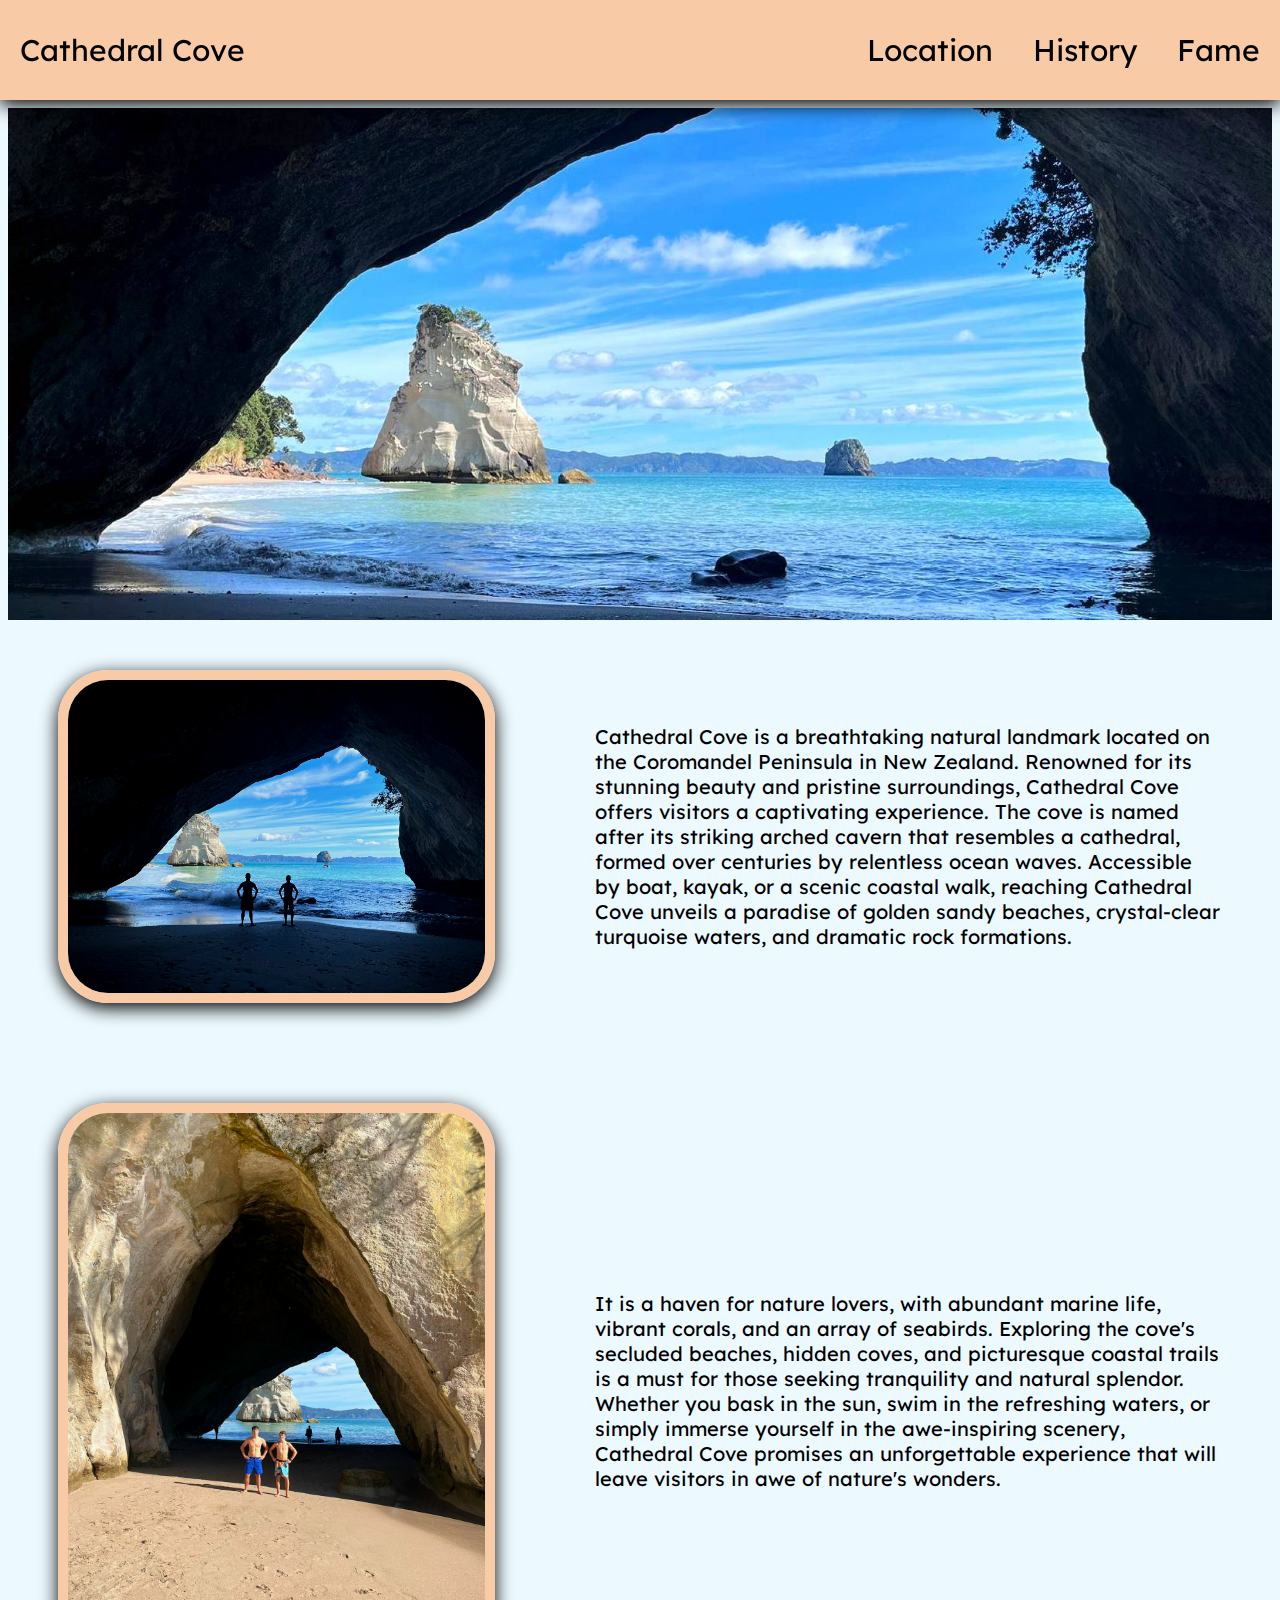
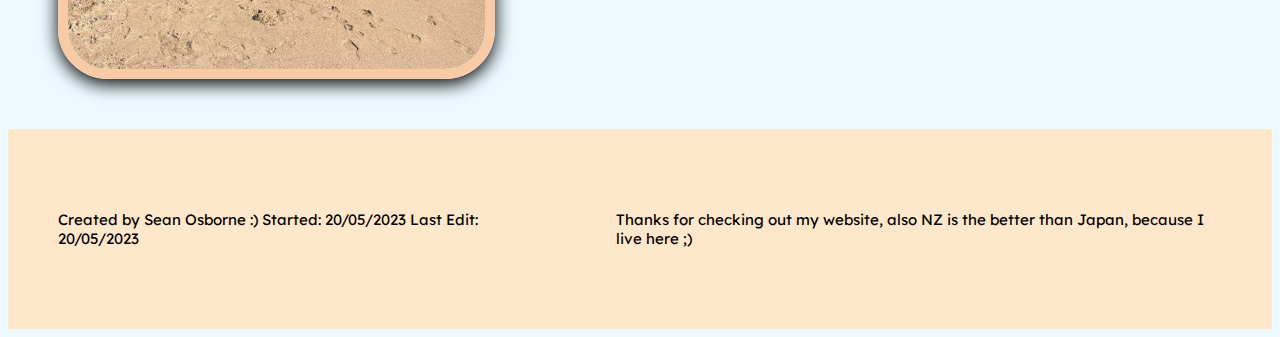
==== index.html @ 96f78ae9 "Add files via upload" ====
<html>
    <head>
        <link rel="stylesheet" href="main.css">
        <title>Cathedral Cove - Sean</title>
        <link rel="icon" type="image/x-icon" href="images/favicon.png">
    </head>
    <body>
        <nav>
            <a class="navLink navLeft" href="index.html">Cathedral Cove</a>
            <a class="navLink" href="location.html">Location</a>
            <a class="navLink" href="history.html">History</a>
            <a class="navLink" href="fame.html">Fame</a>
        </nav>
        <div class="navBuffer">
            If you can see this I messed up...
        </div>
        
        <div class="gridContainer">
            <hero>
                <img src="images/cathedralCoveCropped.jpg" class="heroImage">
            </hero>

            <main>
                <div class="mainTextImage">
                    <img class="mainImage" src="images/IMG-20230121-WA0023.jpg" >
                    <p>
Cathedral Cove is a breathtaking natural landmark located on the Coromandel Peninsula in New Zealand. Renowned for its stunning beauty and pristine surroundings, Cathedral Cove offers visitors a captivating experience. The cove is named after its striking arched cavern that resembles a cathedral, formed over centuries by relentless ocean waves. Accessible by boat, kayak, or a scenic coastal walk, reaching Cathedral Cove unveils a paradise of golden sandy beaches, crystal-clear turquoise waters, and dramatic rock formations. 
                    </p>
                </div>
                <div class="mainTextImage">
                    <img class="mainImage" src="images/IMG-20230121-WA0014.jpg">
                    <p>
                        It is a haven for nature lovers, with abundant marine life, vibrant corals, and an array of seabirds. Exploring the cove's secluded beaches, hidden coves, and picturesque coastal trails is a must for those seeking tranquility and natural splendor. Whether you bask in the sun, swim in the refreshing waters, or simply immerse yourself in the awe-inspiring scenery, Cathedral Cove promises an unforgettable experience that will leave visitors in awe of nature's wonders.
                    </p>
                </div>
            </main>
            

            <footer>
                <p class="footerText">
                    Created by Sean Osborne :)
                    Started: 20/05/2023
                    Last Edit: 20/05/2023
                </p>
                <p class="footerText">
                    Thanks for checking out my website, also NZ is the better than Japan, because I live here ;)
                </p>
            </footer>
        </div>
        
    </body>
</html>
---- main.css ----
@font-face{
    font-family: 'roboto';
    src: url(fonts/Roboto-Regular.ttf);  
}

@font-face {
    font-family: 'lexend';
    src: url(fonts/Lexend-VariableFont_wght.ttf)
}

body {
    background-color: rgb(236, 249, 255);
}

.navBuffer {
    height: 100px;
    width: 100%;
}

nav{
    position: fixed;
    top: 0;
    left: 0;
    height: 100px;
    width: 100%;
    display: flex;
    flex-direction: row;
    justify-content: right;
    align-items: center;
    background-color: rgb(248, 203, 166);
    z-index: 9;
    box-shadow: 0 5px 18px black;
}

.navLink {
    font-size: 30px;
    font-family: 'lexend';
    color:  black;
    text-decoration: none;
    padding: 0 20px; 0 20px;
}


.navLink:hover {
    color: rgb(255, 231, 204);
    text-decoration: underline;
}

.navLeft {
    position: absolute;
    left: 0;
}

.gridContainer {
    display: grid;
    height: auto;
    width: 100%;
    grid-template-columns: 3;
    grid-template-rows: 4;
    margin: 0 0 0 0;
}

hero {
    grid-column: 1/4;
    grid-row: 1/1;
    background-color: rgb(255, 231, 204);
}

.heroImage {
    width: 100%;
}


main {
    display: flex;
  flex-direction: column;
    grid-row: 2/3;
    grid-column: 1/4
    background-color: rgb(236, 249, 255);
}

footer {
    grid-row: 4/4;
    grid-column: 1/4;
    display: flex;
    flex-direction: row;
    justify-content: space-around;
    align-items: center;
    background-color: rgb(255, 231, 204);
    height: 200px;
    width: 100%;
}

p {
    font-family: 'lexend';
    font-size: 20px;
    color: black;
    margin: 0 50px 0 50px;
}

.mainImage {
    width: 33%;
    display:block;
    margin-right: 50px;
    margin: 50px;
    border: solid 10px;
    border-color: rgb(248, 203, 166);
    border-radius: 50px;
    box-shadow: 0 5px 18px black;
}

.mainTextImage {
    display: flex;
    flex-direction: row;
    justify-content: space-around;
    align-items: center;
}

.footerText {
    color: black;
    font-size: 15px;
}
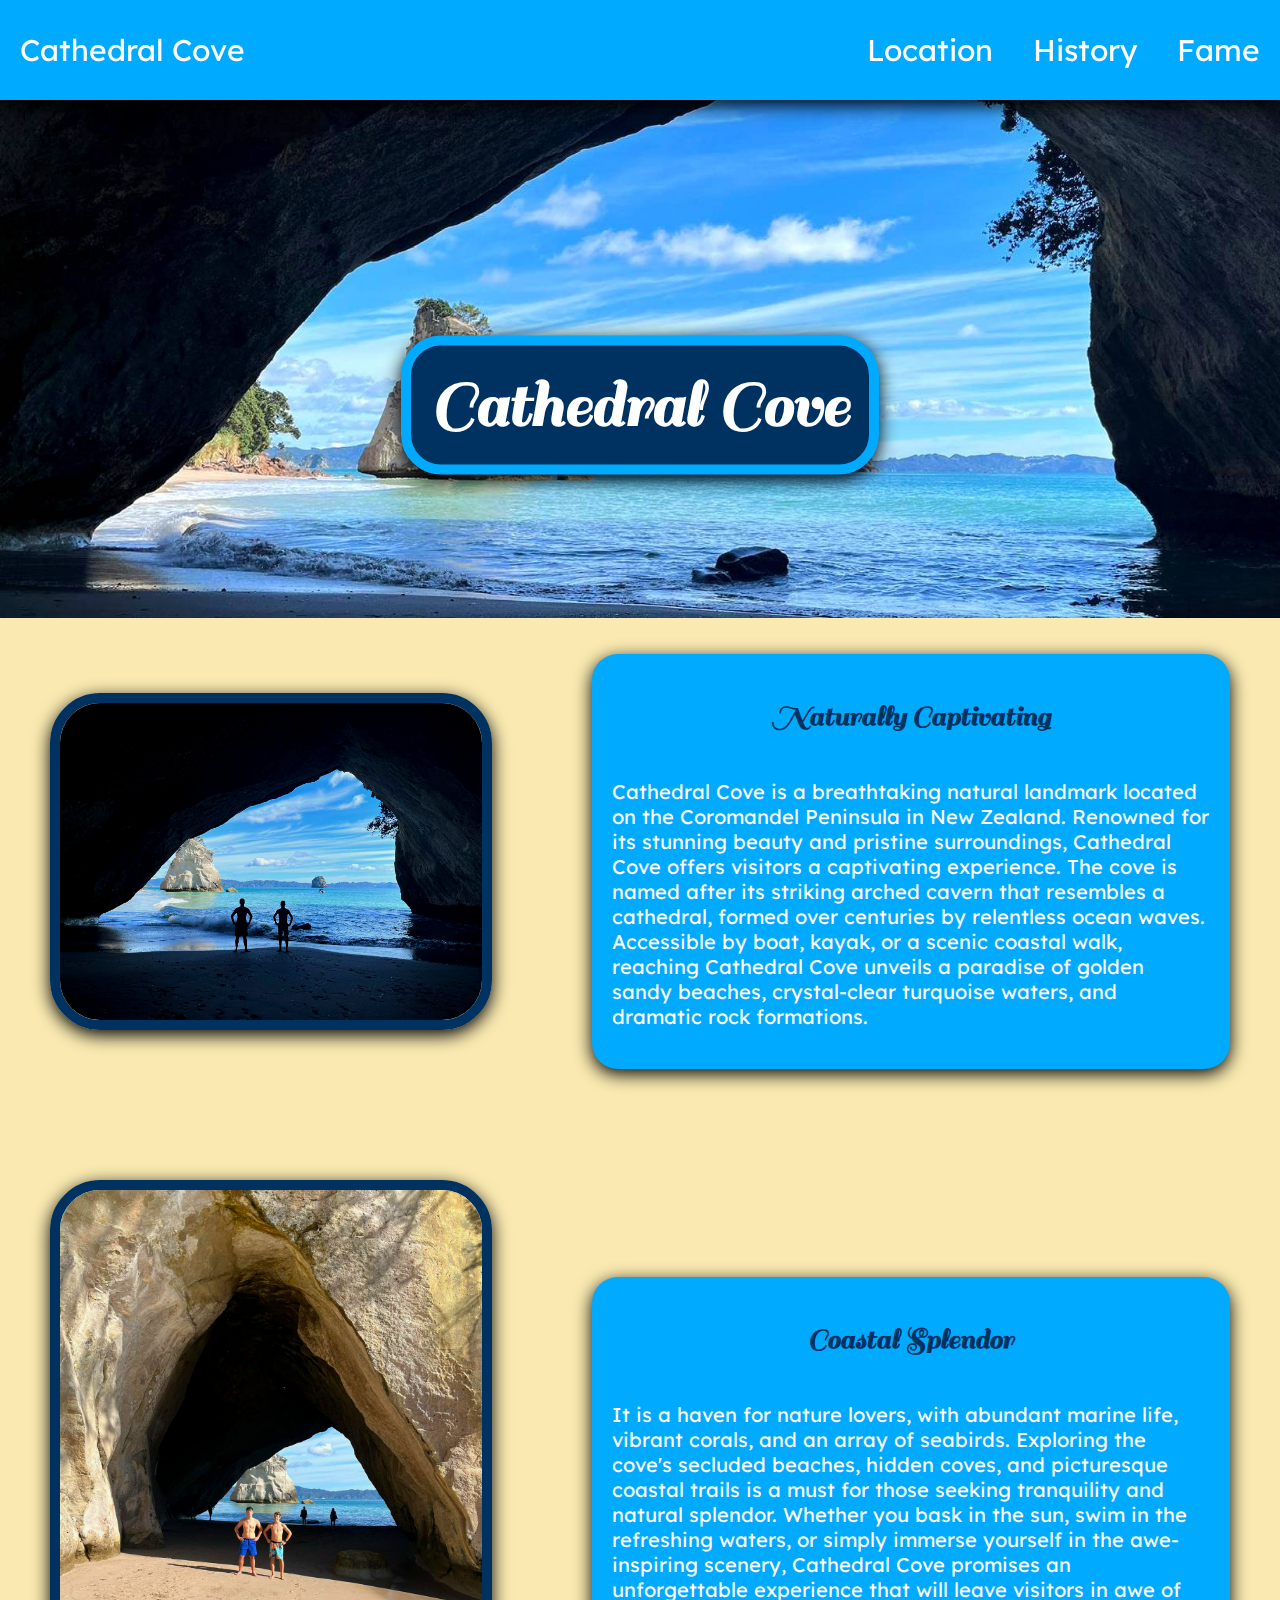
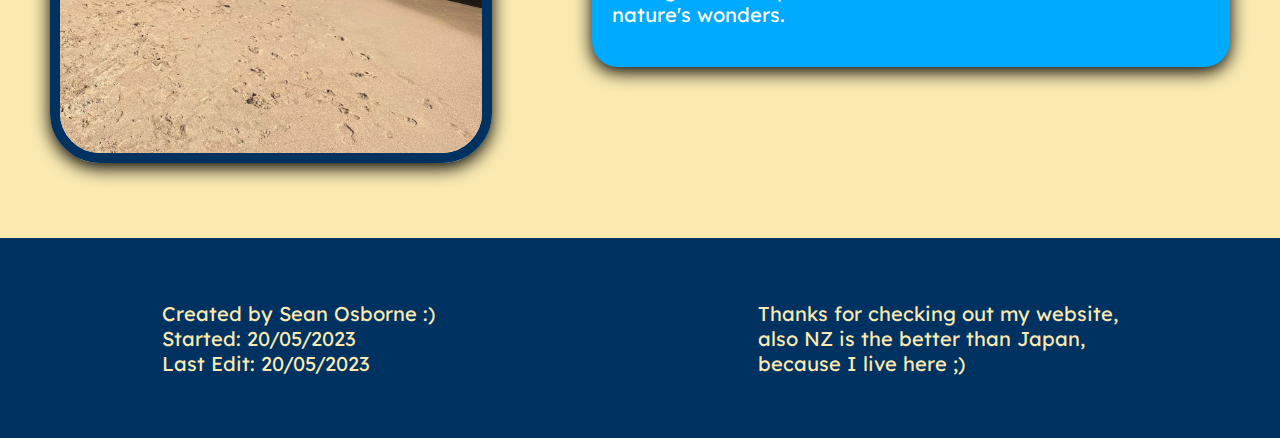
==== commit ec01e803: "Add files via upload" ====
--- a/index.html
+++ b/index.html
@@ -18,32 +18,39 @@
         <div class="gridContainer">
             <hero>
                 <img src="images/cathedralCoveCropped.jpg" class="heroImage">
+                <h1 class="heroText">Cathedral Cove</h1>
             </hero>
 
             <main>
                 <div class="mainTextImage">
                     <img class="mainImage" src="images/IMG-20230121-WA0023.jpg" >
-                    <p>
-Cathedral Cove is a breathtaking natural landmark located on the Coromandel Peninsula in New Zealand. Renowned for its stunning beauty and pristine surroundings, Cathedral Cove offers visitors a captivating experience. The cove is named after its striking arched cavern that resembles a cathedral, formed over centuries by relentless ocean waves. Accessible by boat, kayak, or a scenic coastal walk, reaching Cathedral Cove unveils a paradise of golden sandy beaches, crystal-clear turquoise waters, and dramatic rock formations. 
-                    </p>
+                    <div class="mainText">
+                        <h2>Naturally Captivating</h2>
+                        <p>
+    Cathedral Cove is a breathtaking natural landmark located on the Coromandel Peninsula in New Zealand. Renowned for its stunning beauty and pristine surroundings, Cathedral Cove offers visitors a captivating experience. The cove is named after its striking arched cavern that resembles a cathedral, formed over centuries by relentless ocean waves. Accessible by boat, kayak, or a scenic coastal walk, reaching Cathedral Cove unveils a paradise of golden sandy beaches, crystal-clear turquoise waters, and dramatic rock formations. 
+                        </p>
+                    </div>
                 </div>
                 <div class="mainTextImage">
                     <img class="mainImage" src="images/IMG-20230121-WA0014.jpg">
-                    <p>
-                        It is a haven for nature lovers, with abundant marine life, vibrant corals, and an array of seabirds. Exploring the cove's secluded beaches, hidden coves, and picturesque coastal trails is a must for those seeking tranquility and natural splendor. Whether you bask in the sun, swim in the refreshing waters, or simply immerse yourself in the awe-inspiring scenery, Cathedral Cove promises an unforgettable experience that will leave visitors in awe of nature's wonders.
-                    </p>
+                    <div class="mainText">
+                        <h2>Coastal Splendor</h2>
+                        <p>
+                            It is a haven for nature lovers, with abundant marine life, vibrant corals, and an array of seabirds. Exploring the cove's secluded beaches, hidden coves, and picturesque coastal trails is a must for those seeking tranquility and natural splendor. Whether you bask in the sun, swim in the refreshing waters, or simply immerse yourself in the awe-inspiring scenery, Cathedral Cove promises an unforgettable experience that will leave visitors in awe of nature's wonders.
+                        </p>
+                    </div>
                 </div>
             </main>
             
 
             <footer>
                 <p class="footerText">
-                    Created by Sean Osborne :)
-                    Started: 20/05/2023
+                    Created by Sean Osborne :) <br>
+                    Started: 20/05/2023 <br>
                     Last Edit: 20/05/2023
                 </p>
                 <p class="footerText">
-                    Thanks for checking out my website, also NZ is the better than Japan, because I live here ;)
+                    Thanks for checking out my website, <br>also NZ is the better than Japan, <br> because I live here ;)
                 </p>
             </footer>
         </div>
--- a/main.css
+++ b/main.css
@@ -1,3 +1,20 @@
+/*
+
+To Do:
+ - Logo
+ - Animations
+
+
+*/
+
+
+
+
+
+
+
+
+
 @font-face{
     font-family: 'roboto';
     src: url(fonts/Roboto-Regular.ttf);  
@@ -5,11 +22,27 @@
 
 @font-face {
     font-family: 'lexend';
-    src: url(fonts/Lexend-VariableFont_wght.ttf)
+    src: url(fonts/Lexend-VariableFont_wght.ttf);
+}
+
+@font-face {
+    font-family: 'sail';
+    src: url(fonts/Sail-Regular.ttf);
+}
+
+body::-webkit-scrollbar {
+    display: none;
+  }
+
+body {
+    -ms-overflow-style: none;  /* IE and Edge */
+    scrollbar-width: none;  /* Firefox */
 }
 
 body {
-    background-color: rgb(236, 249, 255);
+    background-color: #FAEAB1;
+    margin: 0;
+    width: 100%;
 }
 
 .navBuffer {
@@ -27,7 +60,7 @@
     flex-direction: row;
     justify-content: right;
     align-items: center;
-    background-color: rgb(248, 203, 166);
+    background-color: #00AAFF;
     z-index: 9;
     box-shadow: 0 5px 18px black;
 }
@@ -35,14 +68,14 @@
 .navLink {
     font-size: 30px;
     font-family: 'lexend';
-    color:  black;
+    color: #ffffff;
     text-decoration: none;
-    padding: 0 20px; 0 20px;
+    padding: 0 20px;
 }
 
 
 .navLink:hover {
-    color: rgb(255, 231, 204);
+    color: #003261;
     text-decoration: underline;
 }
 
@@ -63,20 +96,38 @@
 hero {
     grid-column: 1/4;
     grid-row: 1/1;
-    background-color: rgb(255, 231, 204);
+    position: relative;
 }
 
 .heroImage {
+    display: block;
     width: 100%;
+    height: auto;
 }
 
+.heroText {
+    z-index: 8;
+    font-family: 'sail';
+    font-size: 69px;
+    color: #ffffff;
+    border: solid 10px #00AAFF;
+    position: absolute;
+    top: 50%;
+    left: 50%;
+    transform: translate(-50%, -50%);
+    text-align: center;
+    box-sizing: 100%/100%;
+    background-color: #003261;
+    padding: 20px;
+    border-radius: 40px;
+    box-shadow: 0 5px 18px black;
+}
 
 main {
     display: flex;
-  flex-direction: column;
+    flex-direction: column;
     grid-row: 2/3;
-    grid-column: 1/4
-    background-color: rgb(236, 249, 255);
+    grid-column: 1/4;
 }
 
 footer {
@@ -86,7 +137,7 @@
     flex-direction: row;
     justify-content: space-around;
     align-items: center;
-    background-color: rgb(255, 231, 204);
+    background-color: #003261;
     height: 200px;
     width: 100%;
 }
@@ -94,8 +145,7 @@
 p {
     font-family: 'lexend';
     font-size: 20px;
-    color: black;
-    margin: 0 50px 0 50px;
+    color: #ffffff;
 }
 
 .mainImage {
@@ -104,7 +154,7 @@
     margin-right: 50px;
     margin: 50px;
     border: solid 10px;
-    border-color: rgb(248, 203, 166);
+    border-color: #003261;
     border-radius: 50px;
     box-shadow: 0 5px 18px black;
 }
@@ -114,11 +164,33 @@
     flex-direction: row;
     justify-content: space-around;
     align-items: center;
+    margin: 25px 0 25px 0;
+}
+
+.mainText {
+    display: flex;
+    flex-direction: column;
+    align-items: center;
+    justify-content: center;
+    margin: 0 50px 0 50px;
+    padding: 20px;
+    background-color:#00AAFF;
+    border-radius: 26px;
+    box-shadow: 0 5px 18px black;
+}
+
+h2 {
+    font-family: 'sail';
+    font-size: 30px;
+    color: #003261;
+    margin: none;
+    padding: none;
 }
 
 .footerText {
-    color: black;
-    font-size: 15px;
+    color:#FAEAB1;
+    background: none;
+    box-shadow: none;
 }
 
 
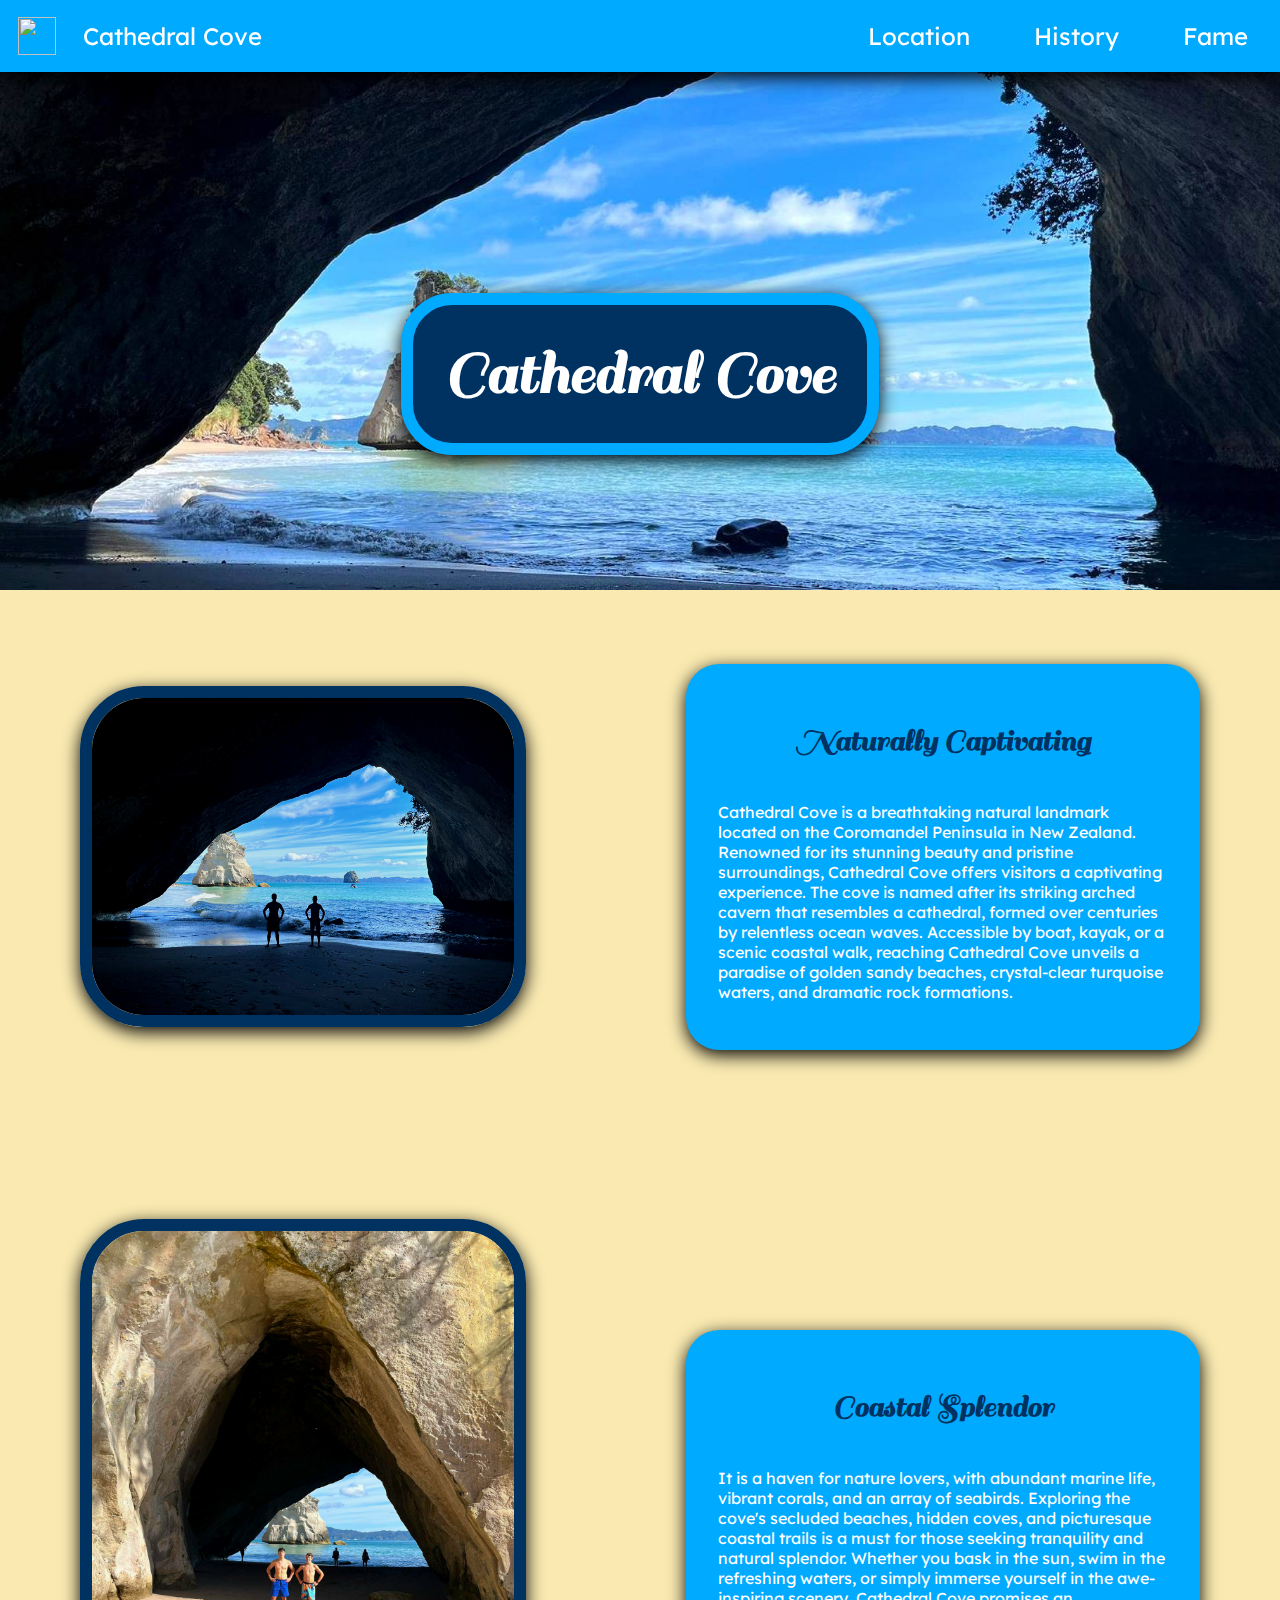
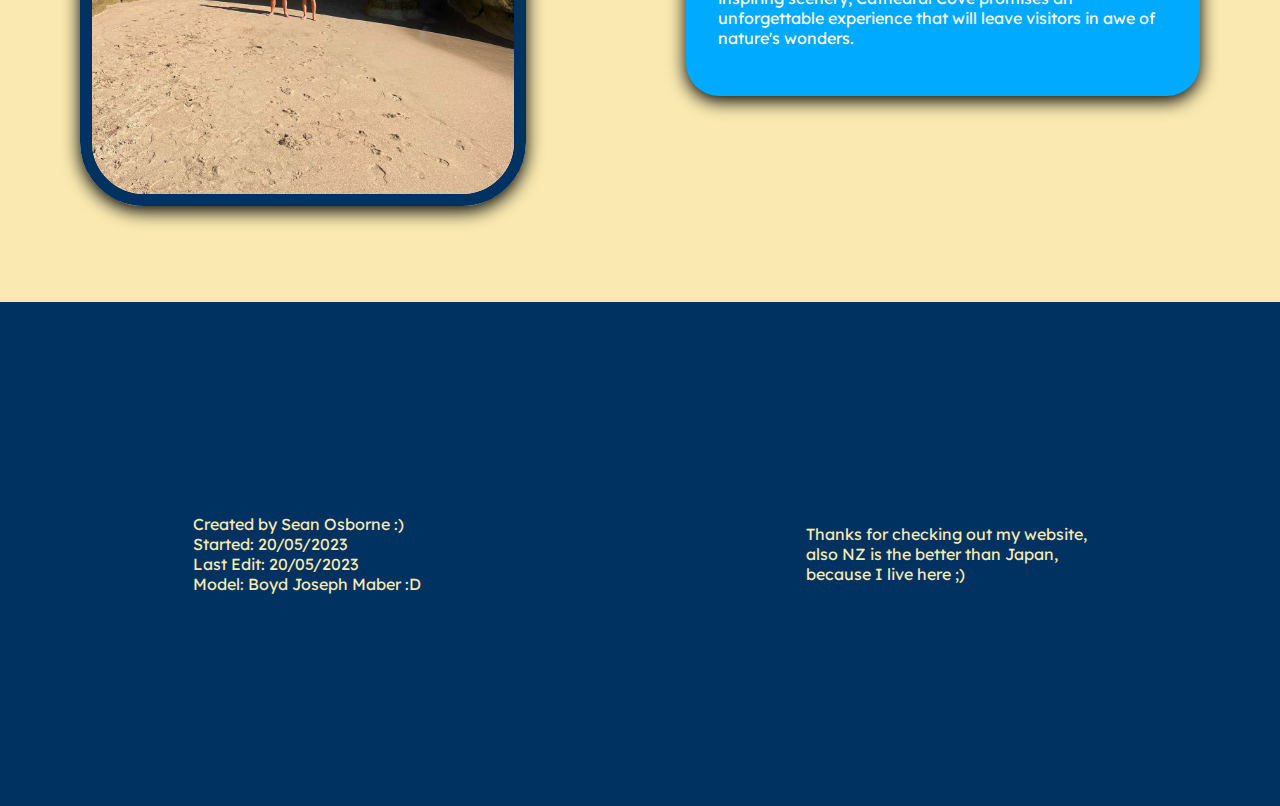
==== commit 4e5404ae: "Add files via upload" ====
--- a/index.html
+++ b/index.html
@@ -1,11 +1,13 @@
 <html>
     <head>
         <link rel="stylesheet" href="main.css">
-        <title>Cathedral Cove - Sean</title>
-        <link rel="icon" type="image/x-icon" href="images/favicon.png">
+        <title>Cathedral Cove</title>
+        <link rel="icon" type="image/x-icon" href="images/Cathedral Cove Logo.png">
+        <meta name="viewport" content="width=device-width, initial-scale=1.0">
     </head>
     <body>
         <nav>
+            <img src="images/Cathedral Cove Logo.png" class="navLogo">
             <a class="navLink navLeft" href="index.html">Cathedral Cove</a>
             <a class="navLink" href="location.html">Location</a>
             <a class="navLink" href="history.html">History</a>
@@ -47,7 +49,8 @@
                 <p class="footerText">
                     Created by Sean Osborne :) <br>
                     Started: 20/05/2023 <br>
-                    Last Edit: 20/05/2023
+                    Last Edit: 20/05/2023 <br>
+                    Model: Boyd Joseph Maber :D
                 </p>
                 <p class="footerText">
                     Thanks for checking out my website, <br>also NZ is the better than Japan, <br> because I live here ;)
--- a/main.css
+++ b/main.css
@@ -1,7 +1,7 @@
 /*
 
 To Do:
- - Logo
+ - Media Queries
  - Animations
 
 
@@ -46,7 +46,7 @@
 }
 
 .navBuffer {
-    height: 100px;
+    height: 8vh;
     width: 100%;
 }
 
@@ -54,7 +54,7 @@
     position: fixed;
     top: 0;
     left: 0;
-    height: 100px;
+    height: 8vh;
     width: 100%;
     display: flex;
     flex-direction: row;
@@ -66,11 +66,11 @@
 }
 
 .navLink {
-    font-size: 30px;
+    font-size: 1.5rem;
     font-family: 'lexend';
     color: #ffffff;
     text-decoration: none;
-    padding: 0 20px;
+    padding: 0 2rem;
 }
 
 
@@ -81,7 +81,13 @@
 
 .navLeft {
     position: absolute;
-    left: 0;
+    left: 4vw;
+}
+
+.navLogo {
+    position: absolute;
+    left: 1.4vw;
+    width: 3vw;
 }
 
 .gridContainer {
@@ -101,16 +107,16 @@
 
 .heroImage {
     display: block;
-    width: 100%;
+    width: 100vw;
     height: auto;
 }
 
 .heroText {
     z-index: 8;
     font-family: 'sail';
-    font-size: 69px;
+    font-size: 4rem;
     color: #ffffff;
-    border: solid 10px #00AAFF;
+    border: solid 1vw #00AAFF;
     position: absolute;
     top: 50%;
     left: 50%;
@@ -118,8 +124,8 @@
     text-align: center;
     box-sizing: 100%/100%;
     background-color: #003261;
-    padding: 20px;
-    border-radius: 40px;
+    padding: 2rem;
+    border-radius: 4vw;
     box-shadow: 0 5px 18px black;
 }
 
@@ -138,24 +144,23 @@
     justify-content: space-around;
     align-items: center;
     background-color: #003261;
-    height: 200px;
-    width: 100%;
+    height: 56vh;
+    width: 100vw;
 }
 
 p {
     font-family: 'lexend';
-    font-size: 20px;
+    font-size: 1rem;
     color: #ffffff;
 }
 
 .mainImage {
     width: 33%;
     display:block;
-    margin-right: 50px;
-    margin: 50px;
-    border: solid 10px;
+    margin: 5rem;
+    border: solid 1vw;
     border-color: #003261;
-    border-radius: 50px;
+    border-radius: 5vw;
     box-shadow: 0 5px 18px black;
 }
 
@@ -164,24 +169,32 @@
     flex-direction: row;
     justify-content: space-around;
     align-items: center;
-    margin: 25px 0 25px 0;
-}
+    margin: 1rem 0;
+}
+
+@media (max-width: 768px) {
+    .mainTextImage {
+      display: flex;
+      flex-direction: column;
+    }
+  }
 
 .mainText {
+    width: 75ch;
     display: flex;
     flex-direction: column;
     align-items: center;
     justify-content: center;
-    margin: 0 50px 0 50px;
-    padding: 20px;
+    margin: 0 5rem 0 5rem;
+    padding: 2rem;
     background-color:#00AAFF;
-    border-radius: 26px;
+    border-radius: 2.6vw;
     box-shadow: 0 5px 18px black;
 }
 
 h2 {
     font-family: 'sail';
-    font-size: 30px;
+    font-size: 2rem;
     color: #003261;
     margin: none;
     padding: none;
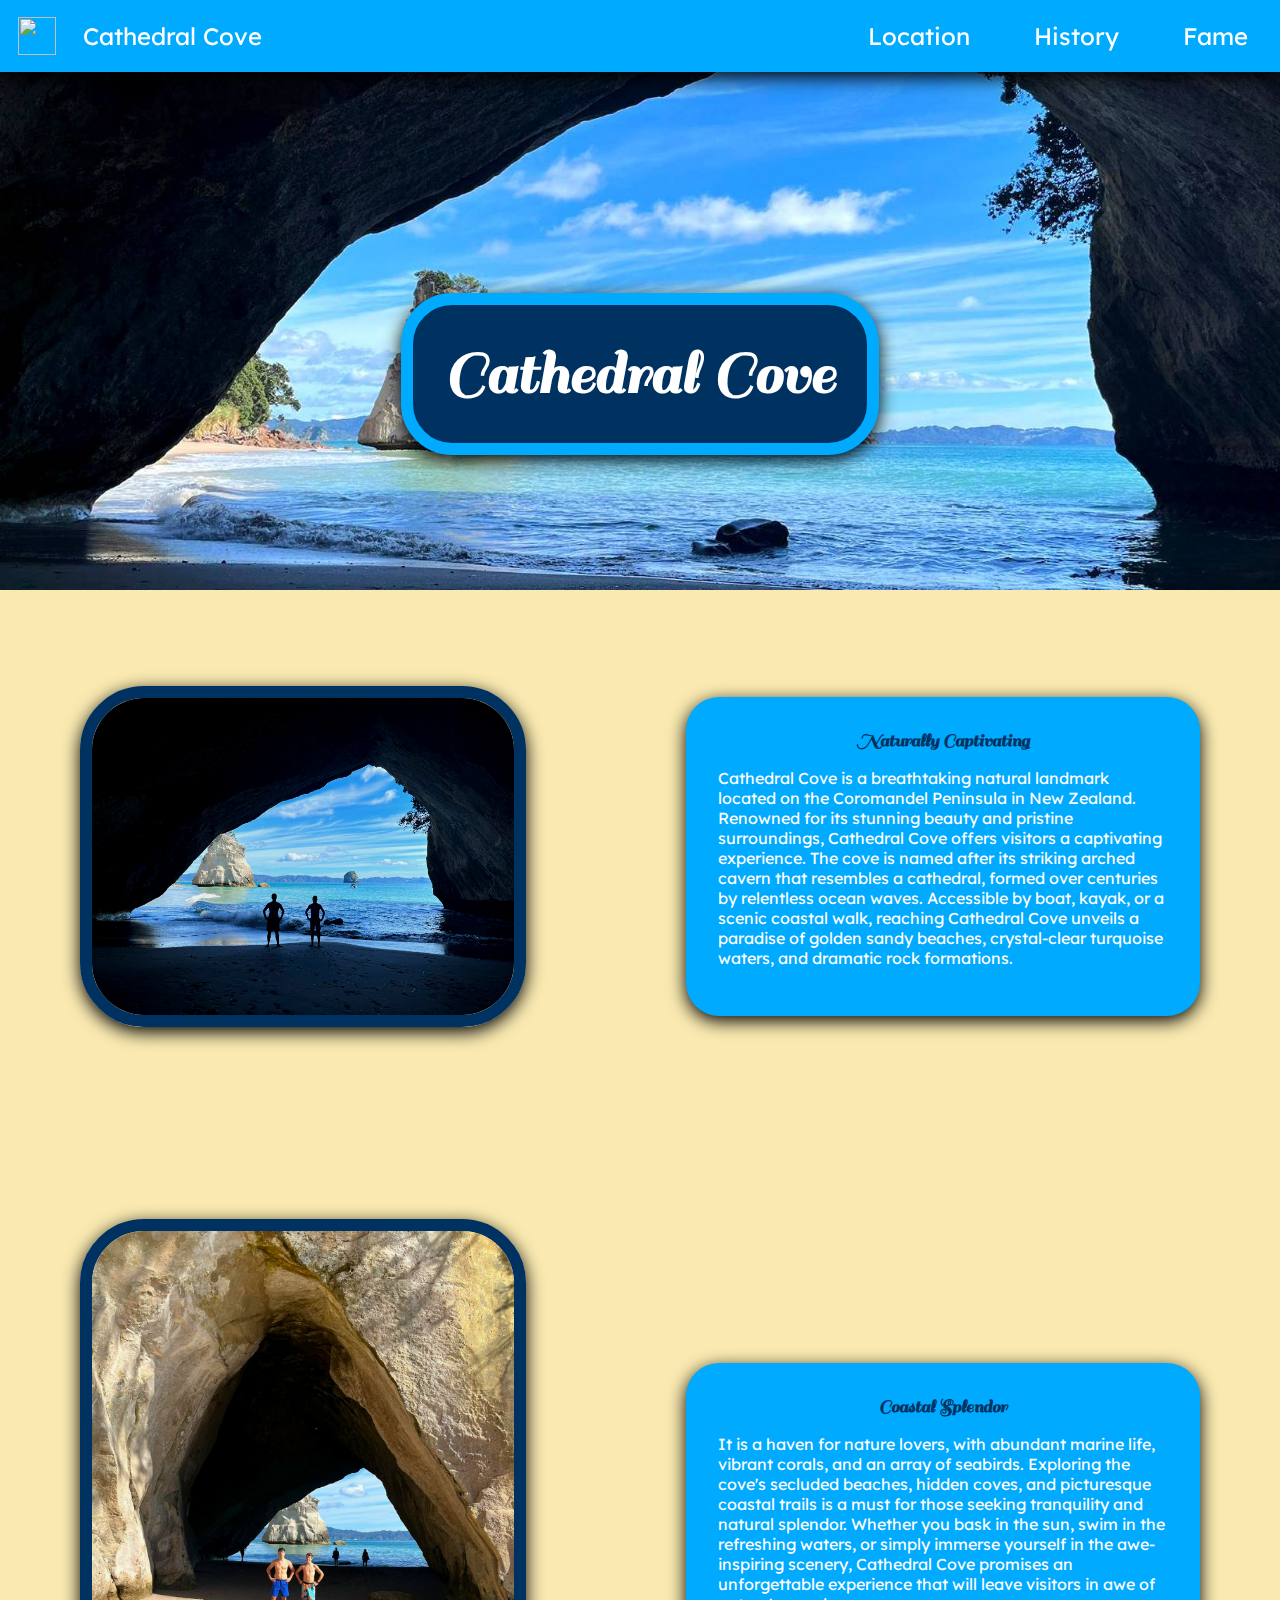
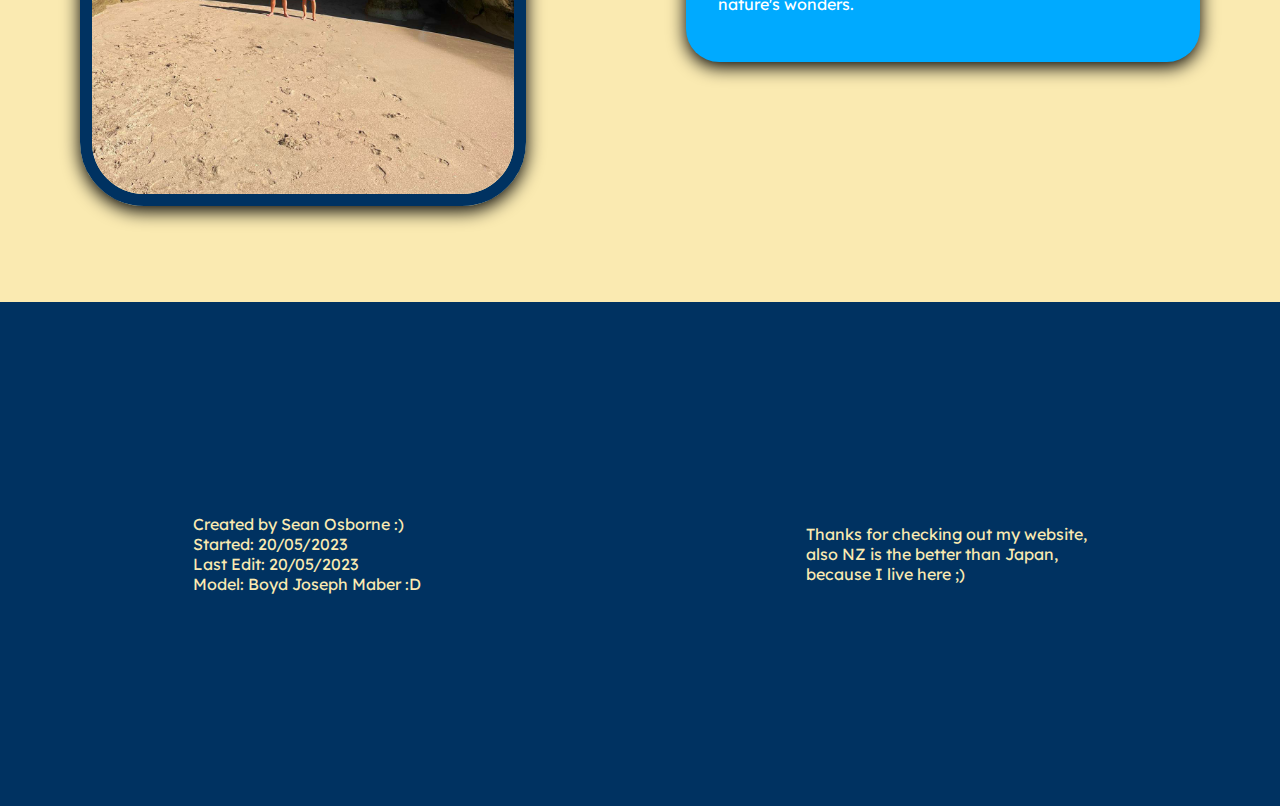
==== commit 7cb619fa: "Add files via upload" ====
--- a/index.html
+++ b/index.html
@@ -8,7 +8,7 @@
     <body>
         <nav>
             <img src="images/Cathedral Cove Logo.png" class="navLogo">
-            <a class="navLink navLeft" href="index.html">Cathedral Cove</a>
+            <a class="navLink navLeft visible" href="index.html">Cathedral Cove</a>
             <a class="navLink" href="location.html">Location</a>
             <a class="navLink" href="history.html">History</a>
             <a class="navLink" href="fame.html">Fame</a>
--- a/main.css
+++ b/main.css
@@ -2,6 +2,9 @@
 
 To Do:
  - Media Queries
+    nav popup
+
+
  - Animations
 
 
@@ -42,12 +45,12 @@
 body {
     background-color: #FAEAB1;
     margin: 0;
-    width: 100%;
+    width: 100vw;
 }
 
 .navBuffer {
     height: 8vh;
-    width: 100%;
+    width: 100vw;
 }
 
 nav{
@@ -55,7 +58,7 @@
     top: 0;
     left: 0;
     height: 8vh;
-    width: 100%;
+    width: 100vw;
     display: flex;
     flex-direction: row;
     justify-content: right;
@@ -73,6 +76,17 @@
     padding: 0 2rem;
 }
 
+@media (max-width: 768px) {
+    .navLink {
+        display: none;
+        padding: 0;
+        font-size: 1rem;
+    }
+  }
+
+.visible {
+    display: block;
+}
 
 .navLink:hover {
     color: #003261;
@@ -82,6 +96,12 @@
 .navLeft {
     position: absolute;
     left: 4vw;
+}
+
+@media (max-width: 768px) {
+    .navLeft {
+        left: 4vw;
+    }
 }
 
 .navLogo {
@@ -89,6 +109,16 @@
     left: 1.4vw;
     width: 3vw;
 }
+
+@media (max-width: 768px) {
+    .navLogo {
+        position: relative;
+        height: 80%;
+        width: auto;
+        right: 1.4vw;
+        left: auto;
+    }
+  }
 
 .gridContainer {
     display: grid;
@@ -103,12 +133,26 @@
     grid-column: 1/4;
     grid-row: 1/1;
     position: relative;
+    width: 100vw;
 }
 
 .heroImage {
     display: block;
     width: 100vw;
     height: auto;
+}
+
+@media (max-width: 768px) {
+    .heroImage {
+        width: auto;
+        height: 60vh;
+        justify-self: center;
+    }
+
+    hero {
+        display: flex;
+        justify-content: center;
+    }
 }
 
 .heroText {
@@ -129,11 +173,21 @@
     box-shadow: 0 5px 18px black;
 }
 
+@media (max-width: 768px) {
+    .heroText {
+        font-size: 1.5rem;
+        padding: 1rem;
+        border-width: 0.3rem;
+        border-radius: 1rem;
+    }
+  }
+
 main {
     display: flex;
     flex-direction: column;
     grid-row: 2/3;
     grid-column: 1/4;
+    width: 100vw;
 }
 
 footer {
@@ -148,10 +202,25 @@
     width: 100vw;
 }
 
+@media (max-width: 768px) {
+    footer {
+        margin: 4vh 0 0 0;
+        flex-direction: column;
+        justify-content: center;
+        align-items: flex-start;
+    }
+  }
+
 p {
     font-family: 'lexend';
     font-size: 1rem;
     color: #ffffff;
+}
+
+@media (max-width: 768px) {
+    p {
+        padding: 0 1rem;
+    }
 }
 
 .mainImage {
@@ -164,6 +233,17 @@
     box-shadow: 0 5px 18px black;
 }
 
+@media (max-width: 768px) {
+    .mainImage {
+      width: 100vw;
+      padding: 0;
+      margin: 0;
+      border: none;
+      border-radius: 0;
+      box-shadow: none;
+    }
+  }
+
 .mainTextImage {
     display: flex;
     flex-direction: row;
@@ -174,8 +254,9 @@
 
 @media (max-width: 768px) {
     .mainTextImage {
-      display: flex;
-      flex-direction: column;
+        margin: 4vh 0 0 0;
+        display: flex;
+        flex-direction: column;
     }
   }
 
@@ -192,12 +273,29 @@
     box-shadow: 0 5px 18px black;
 }
 
+@media (max-width: 768px) {
+    .mainText {
+      width: 100vw;
+      padding: 0;
+      margin: 0;
+      border: none;
+      border-radius: 0;
+      box-shadow: none;
+    }
+  }
+
 h2 {
     font-family: 'sail';
-    font-size: 2rem;
+    font-size: 1.2rem;
     color: #003261;
-    margin: none;
-    padding: none;
+    margin: 0;
+    padding: 0;
+}
+
+@media (max-width: 768px) {
+    h2 {
+        padding-top: 1rem;
+    }
 }
 
 .footerText {
@@ -206,6 +304,12 @@
     box-shadow: none;
 }
 
-
-
-
+@media (max-width: 768px) {
+    .footerText {
+        font-size: 0.69rem;
+        padding: 0 4rem;
+    }
+  }
+
+
+
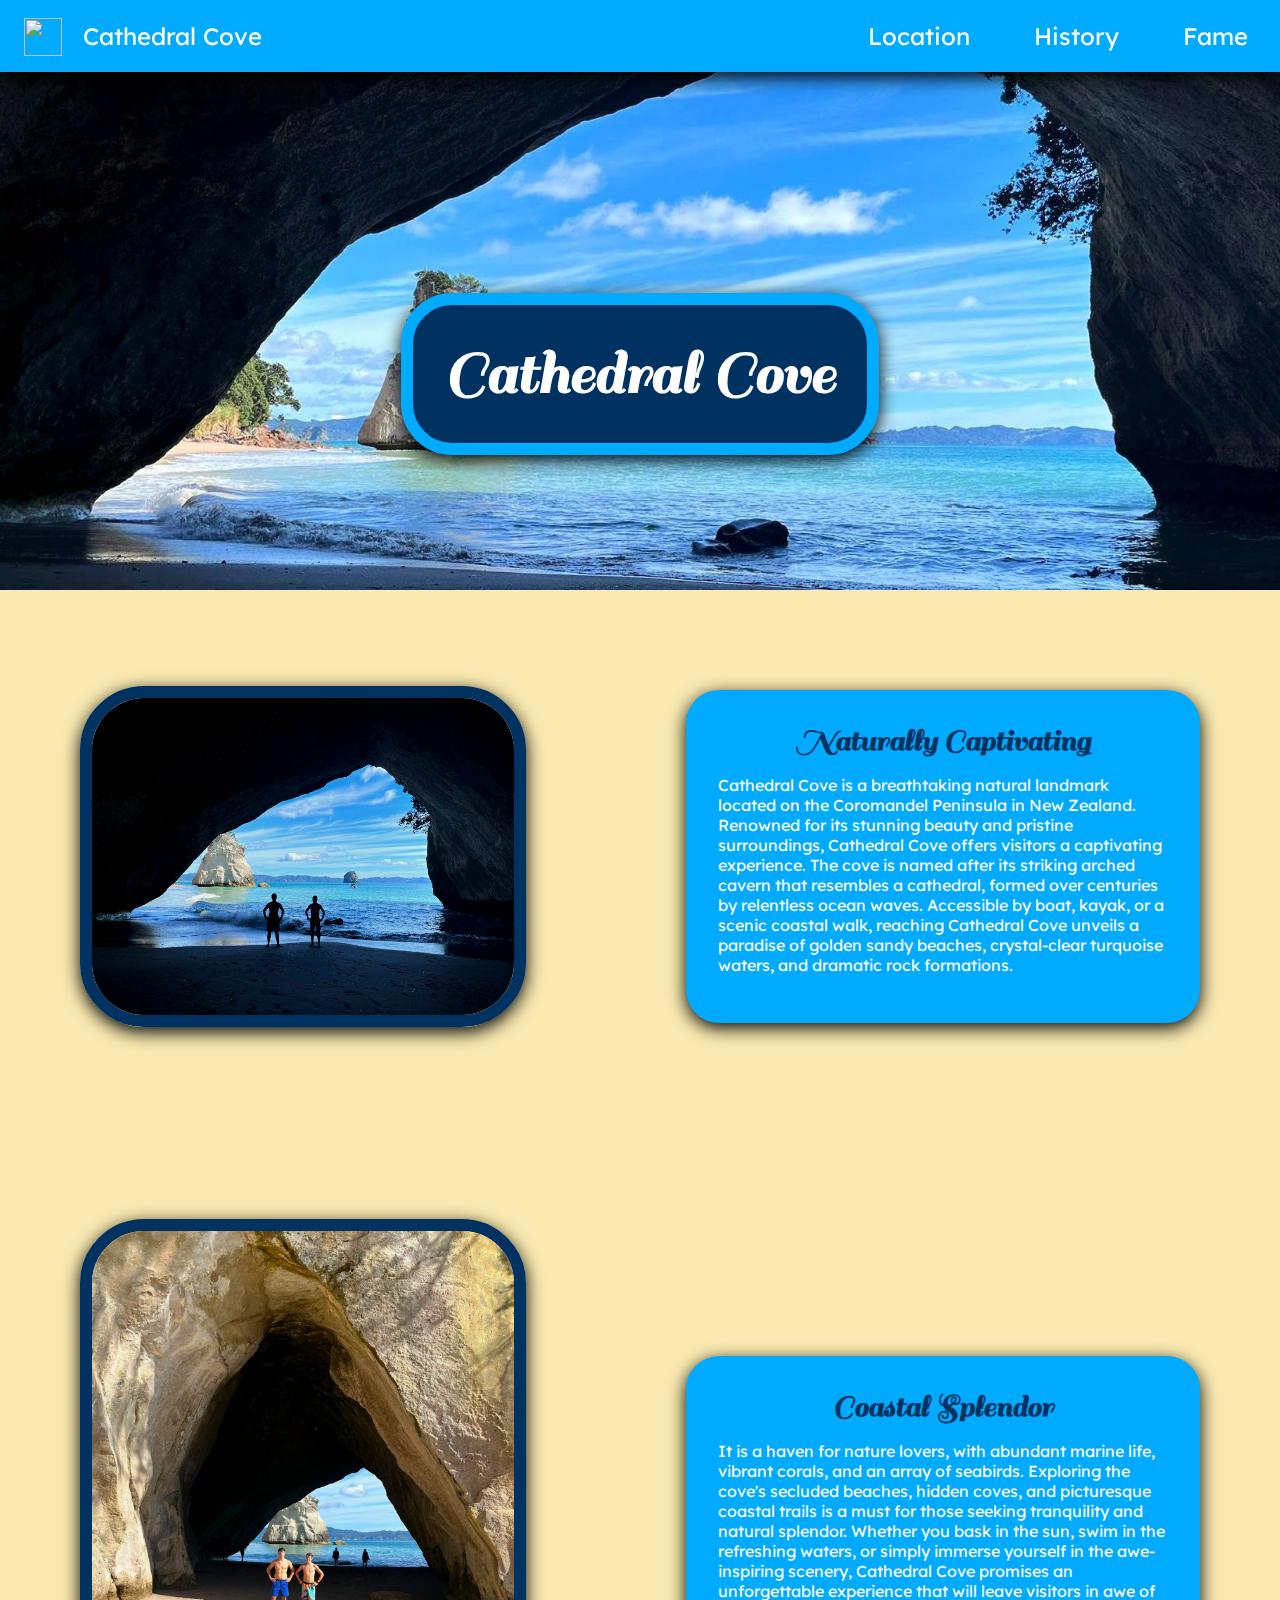
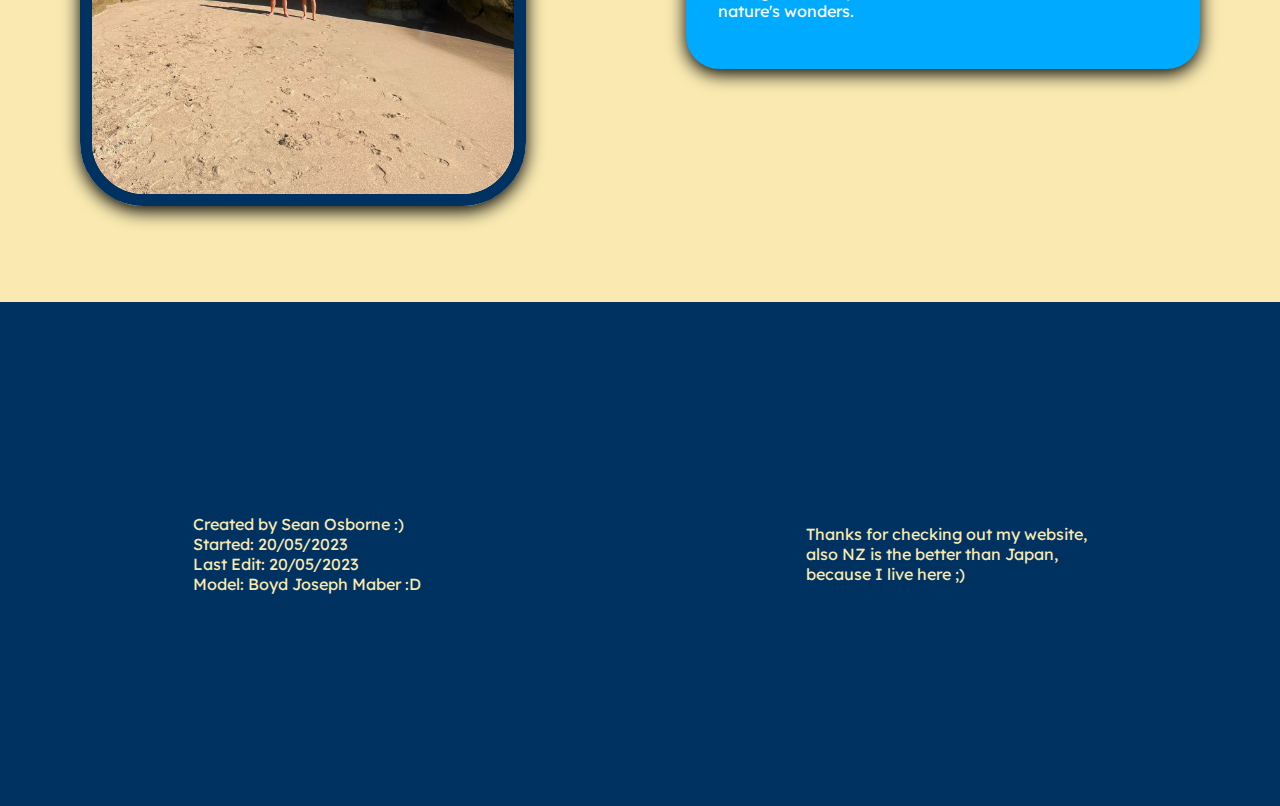
==== commit e1928c43: "Add files via upload" ====
--- a/index.html
+++ b/index.html
@@ -7,7 +7,7 @@
     </head>
     <body>
         <nav>
-            <img src="images/Cathedral Cove Logo.png" class="navLogo">
+            <button  class="navLogoButton" onclick="showNavPopUp()"><img src="images/Cathedral Cove Logo.png" class="navLogo"></button>
             <a class="navLink navLeft visible" href="index.html">Cathedral Cove</a>
             <a class="navLink" href="location.html">Location</a>
             <a class="navLink" href="history.html">History</a>
@@ -16,7 +16,14 @@
         <div class="navBuffer">
             If you can see this I messed up...
         </div>
-        
+        <div id="navPopUp">
+            <a class="navPopUpLink" href="index.html">Home</a>
+            <a class="navPopUpLink" href="location.html">Location</a>
+            <a class="navPopUpLink" href="history.html">History</a>
+            <a class="navPopUpLink" href="fame.html">Fame</a>
+            <button class="navPopUpLink navClose" onclick="closeNavPopUp()">Close</button>
+        </div>
+
         <div class="gridContainer">
             <hero>
                 <img src="images/cathedralCoveCropped.jpg" class="heroImage">
@@ -60,3 +67,12 @@
         
     </body>
 </html>
+<script>
+    function showNavPopUp() {
+        document.getElementById("navPopUp").style.display = "flex";
+    }
+
+    function closeNavPopUp() {
+        document.getElementById("navPopUp").style.display = "none";
+    }
+</script>
--- a/main.css
+++ b/main.css
@@ -1,8 +1,6 @@
 /*
 
 To Do:
- - Media Queries
-    nav popup
 
 
  - Animations
@@ -105,8 +103,6 @@
 }
 
 .navLogo {
-    position: absolute;
-    left: 1.4vw;
     width: 3vw;
 }
 
@@ -118,7 +114,64 @@
         right: 1.4vw;
         left: auto;
     }
-  }
+}
+
+.navLogoButton {
+    width: 3vw;
+    height: 3vw;
+    position: absolute;
+    left: 1.4vw;
+    border: none;
+    background: none;
+}
+
+@media (max-width: 768px) {
+    .navLogoButton {
+        position: relative;
+        height: 90%;
+        width: auto;
+        right: 1.4vw;
+        left: auto;
+    }
+}
+
+#navPopUp {
+    top: 8vh;
+    left: 0;
+    position: absolute;
+    z-index: 9;
+    height: 50vh;
+    width: 100vw;
+    display: none;
+    flex-direction: column;
+    justify-content: space-around;
+    align-items: center;
+    background-color:#00AAFF;
+}
+
+
+
+.navPopUpLink {
+    font-size: 1.5rem;
+    font-family: 'lexend';
+    color: #ffffff;
+    text-decoration: none;
+    background: none;
+    border: none;
+}
+
+.navPopUpLink:hover {
+    color: #003261;
+    text-decoration: underline;
+}
+
+.navClose {
+    color:#003261;
+}
+
+.navClose:hover {
+    color:#ffffff;
+}
 
 .gridContainer {
     display: grid;
@@ -134,6 +187,7 @@
     grid-row: 1/1;
     position: relative;
     width: 100vw;
+    overflow: hidden;
 }
 
 .heroImage {
@@ -147,6 +201,10 @@
         width: auto;
         height: 60vh;
         justify-self: center;
+        overflow: hidden;
+        object-fit: cover;
+        object-position: 50% 50%;
+        
     }
 
     hero {
@@ -175,7 +233,7 @@
 
 @media (max-width: 768px) {
     .heroText {
-        font-size: 1.5rem;
+        font-size: 1.8rem;
         padding: 1rem;
         border-width: 0.3rem;
         border-radius: 1rem;
@@ -208,6 +266,7 @@
         flex-direction: column;
         justify-content: center;
         align-items: flex-start;
+        height: 40vh;
     }
   }
 
@@ -286,7 +345,7 @@
 
 h2 {
     font-family: 'sail';
-    font-size: 1.2rem;
+    font-size: 2rem;
     color: #003261;
     margin: 0;
     padding: 0;
@@ -294,6 +353,7 @@
 
 @media (max-width: 768px) {
     h2 {
+        font-size: 1.4rem;
         padding-top: 1rem;
     }
 }
@@ -306,10 +366,10 @@
 
 @media (max-width: 768px) {
     .footerText {
-        font-size: 0.69rem;
-        padding: 0 4rem;
-    }
-  }
-
-
-
+        font-size: 0.8rem;
+        padding: 0 2rem;
+    }
+  }
+
+
+
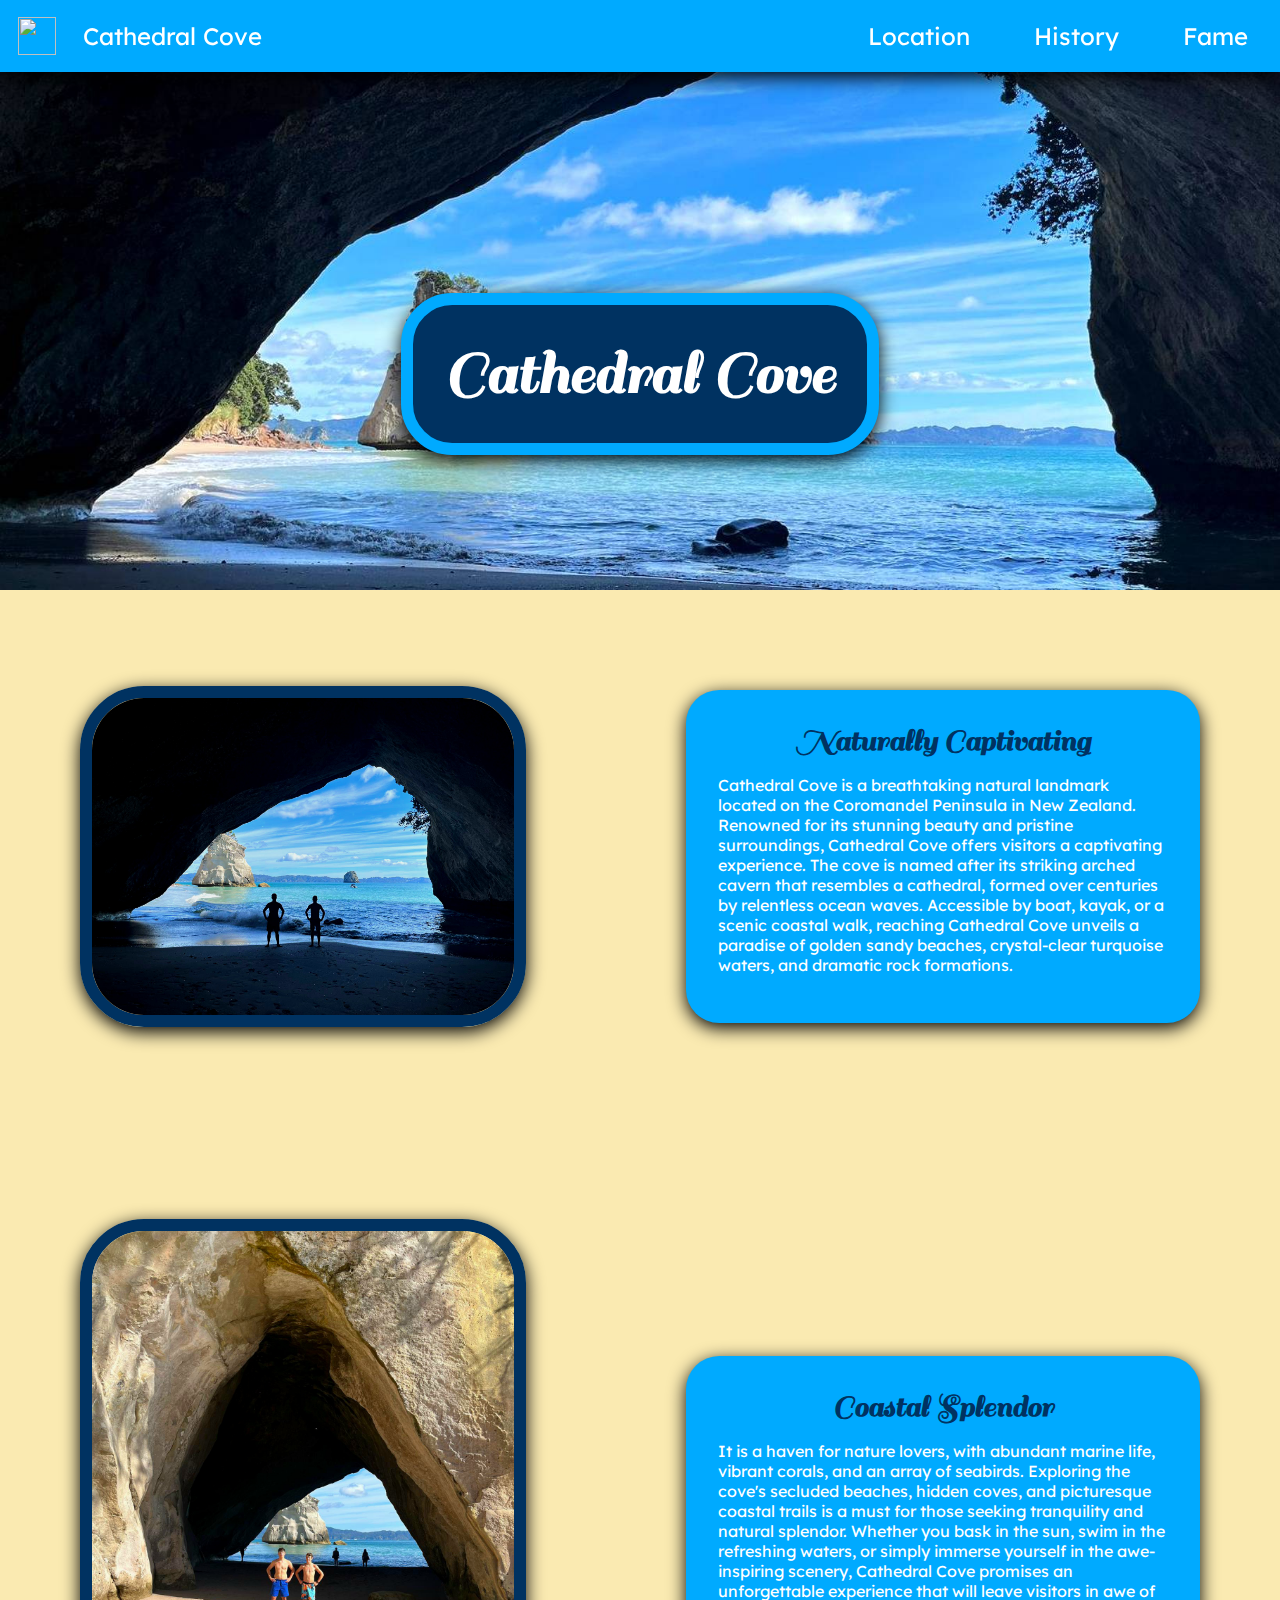
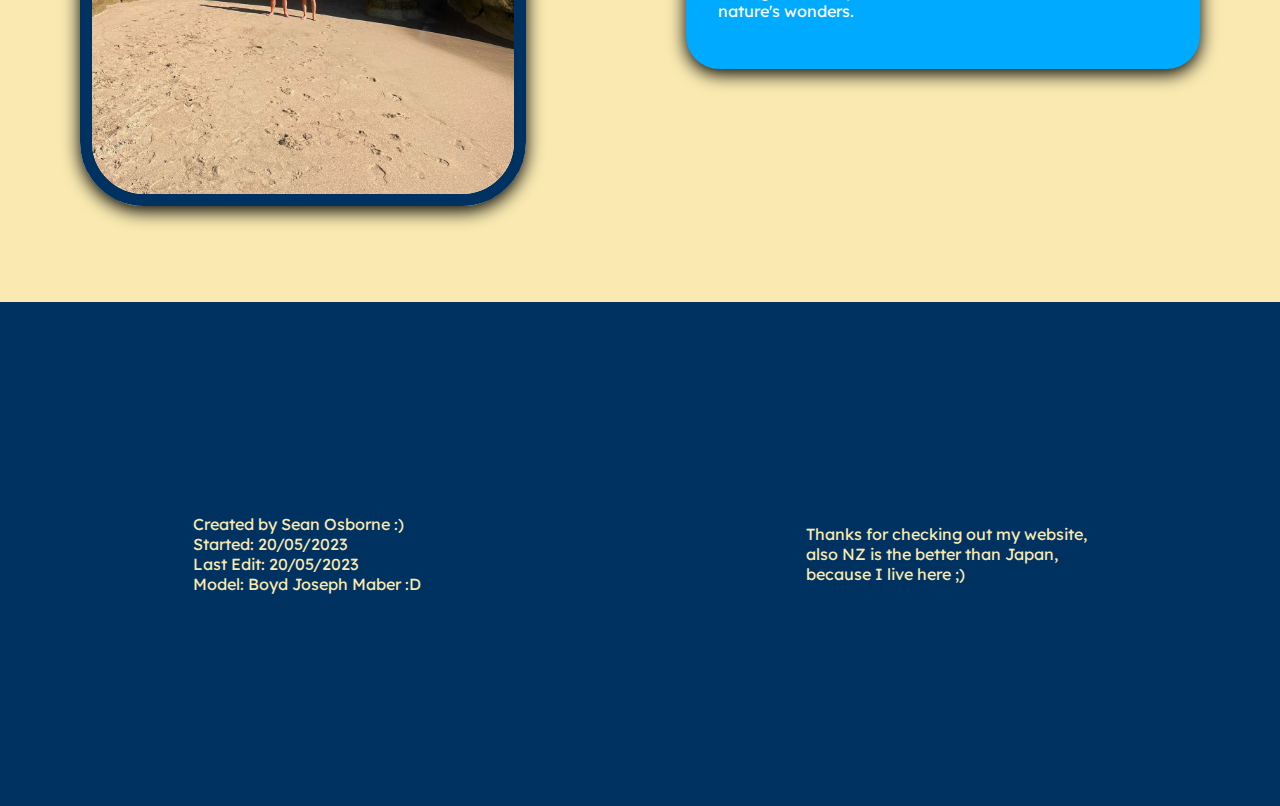
==== commit ee720dd7: "Add files via upload" ====
--- a/index.html
+++ b/index.html
@@ -7,7 +7,8 @@
     </head>
     <body>
         <nav>
-            <button  class="navLogoButton" onclick="showNavPopUp()"><img src="images/Cathedral Cove Logo.png" class="navLogo"></button>
+            <img class="navLogo logo" src="images/Cathedral Cove Logo.png">
+            <button  class="navLogoButton" onclick="showNavPopUp()"><img src="images/cathdralCoveMoreSymbol.png" class="navLogo"></button>
             <a class="navLink navLeft visible" href="index.html">Cathedral Cove</a>
             <a class="navLink" href="location.html">Location</a>
             <a class="navLink" href="history.html">History</a>
--- a/main.css
+++ b/main.css
@@ -113,6 +113,21 @@
         width: auto;
         right: 1.4vw;
         left: auto;
+    }
+}
+
+.logo {
+    width: 3vw;
+    height: 3vw;
+    position: absolute;
+    left: 1.4vw;
+    border: none;
+    background: none;
+}
+
+@media (max-width: 768px) {
+    .logo {
+        display: none;
     }
 }
 
@@ -123,6 +138,7 @@
     left: 1.4vw;
     border: none;
     background: none;
+    display: none;
 }
 
 @media (max-width: 768px) {
@@ -131,6 +147,7 @@
         height: 90%;
         width: auto;
         right: 1.4vw;
+        display:contents;
         left: auto;
     }
 }
@@ -138,7 +155,7 @@
 #navPopUp {
     top: 8vh;
     left: 0;
-    position: absolute;
+    position: fixed;
     z-index: 9;
     height: 50vh;
     width: 100vw;
